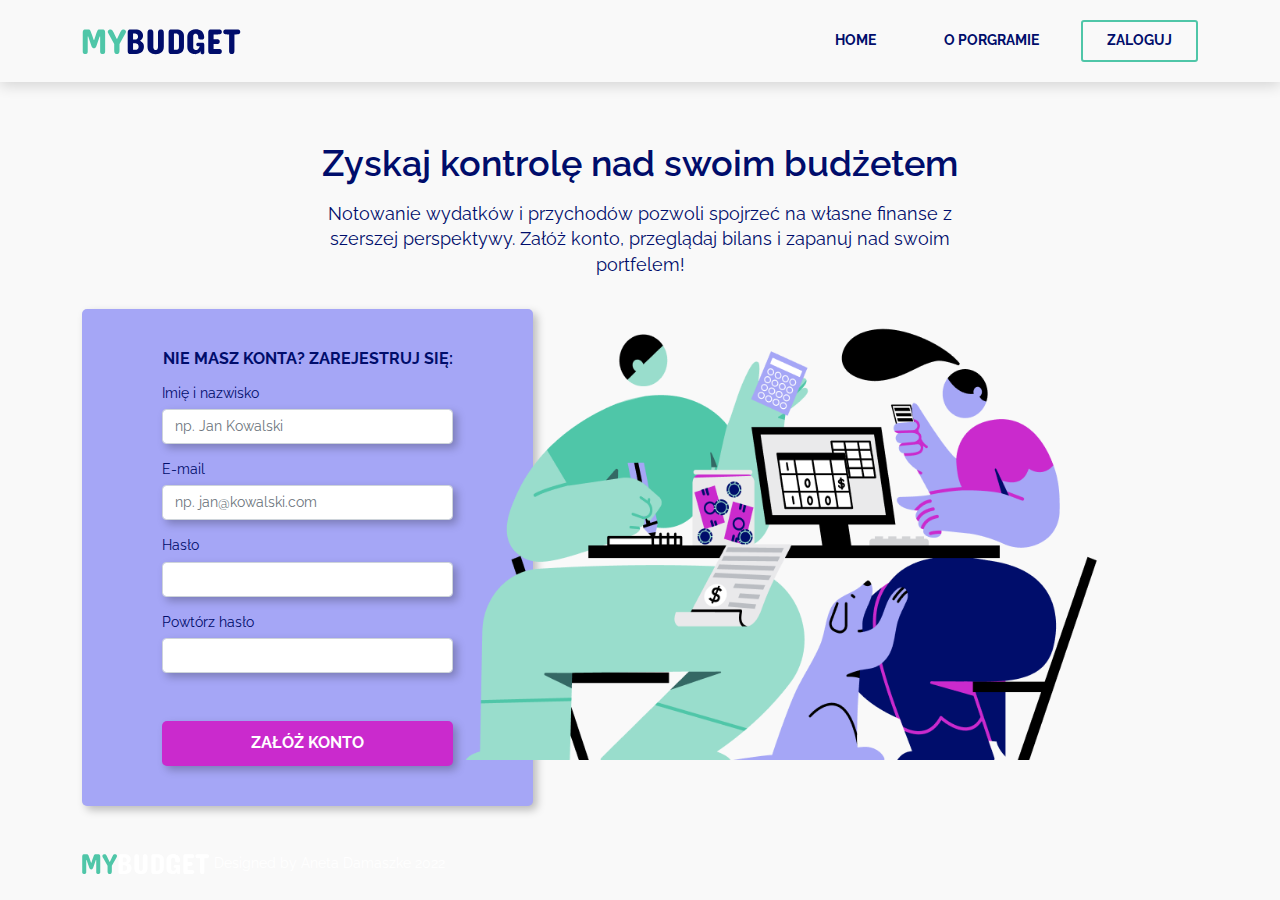
==== index.html @ cdec051e "Site footer added" ====
<!DOCTYPE html>
<html lang="pl">
    <head>
        <meta charset="UTF-8">
        <meta name="description" content="Project for course">
        <meta name="viewport" content="width=device-width, initial-scale=1, maximum-scale=1">
        <title>My Budget App</title>
        <link href="https://fonts.googleapis.com/css2?family=Concert+One&family=Raleway:wght@300;400;600;700&display=swap" rel="stylesheet">
        <link rel="stylesheet" href="css/bootstrap.min.css">
        <link rel="stylesheet" href="css/custom.css">
    </head>
    <body>

        <!-- Navbar -->
        <nav class="nav navbar navbar-light navbar-expand-md menu">
            <div class="container">
                <a class="navbar-brand" href="#">
                    <img class="menu-logo" src="img/MYBUDGET.svg" alt="logo" />
                </a>
                <button class="navbar-toggler" type="button" data-bs-toggle="collapse" data-bs-target="#navContent">
                    <span class="navbar-toggler-icon"></span>
                </button>
                <div class="collapse navbar-collapse justify-content-end" id="navContent">
                    <div class="navbar-nav">
                        <a href="#" class="nav-item nav-link menu-link">Home</a>
                        <a href="#" class="nav-item nav-link ms-2 ms-lg-3 menu-link">O porgramie</a>
                        <a href="#" class="nav-item nav-link ms-2 ms-lg-3 active menu-link">Zaloguj</a>
                    </div>
                </div>
            </div>
        </nav>

        <!-- Intro -->
        <section class="container">
            <div class="intro">
                <h1 class="text-center intro-header">Zyskaj kontrolę nad swoim budżetem</h1>
                <p class="text-center intro-text">Notowanie wydatków i przychodów pozwoli spojrzeć na własne finanse z szerszej perspektywy. Załóż konto, przeglądaj bilans i zapanuj nad swoim portfelem!</p>
            </div>
        </section>

        <!-- Registartion -->
        <section class="registration">
            <div class="container">
                <div class="row">
                    <div class="col-lg-5">
                        <div class="registartion-box">
                            <h2 class="text-center text-uppercase registration-header">Nie masz konta? Zarejestruj się:</h2>
                            <form action="">
                                <div class="form-group">
                                    <label for="name" class="form-control-label">Imię i nazwisko</label>
                                    <input type="text" id="name" placeholder="np. Jan Kowalski" class="form-control"/>
                                </div>
                                <div class="form-group">
                                    <label for="email" class="form-control-label">E-mail</label>
                                    <input type="email" id="email" placeholder="np. jan@kowalski.com" class="form-control"/>
                                </div>
                                <div class="form-group">
                                    <label for="password1" class="form-control-label">Hasło</label>
                                    <input type="password" id="password1" class="form-control"/>
                                </div>
                                <div class="form-group">
                                    <label for="password2" class="form-control-label">Powtórz hasło</label>
                                    <input type="password" id="password2" class="form-control"/>
                                </div>
                                <div id="statement" class="registration-statement"></div>
                                <div class="text-center">
                                    <button type="button" class="btn text-uppercase text-white registration-button" onclick="validateForm()">Załóż konto</button>
                                </div>
                            </form>
                        </div>
                    </div>
                    <div class="col-lg-7">
                        <img class="img-fluid align-self-end registration-img" src="img/BUDGETTING.png" alt="budżet domowy">
                    </div>
                </div>
            </div>
        </section>

        <!-- Footer -->
        <footer class="text-white site-footer">
            <div class="container">
                <div class="justify-content-between">
                    <img class="footer-logo" src="img/MYBUDGET_FOOTER.svg" alt="logo" />
                    <span>Designed by Aneta Damaszke 2022</span>
                </div>
            </div>
        </footer>


        <script src="https://cdn.jsdelivr.net/npm/bootstrap@5.1.3/dist/js/bootstrap.bundle.min.js" integrity="sha384-ka7Sk0Gln4gmtz2MlQnikT1wXgYsOg+OMhuP+IlRH9sENBO0LRn5q+8nbTov4+1p" crossorigin="anonymous"></script>
        <script src="js/registration.js"></script>
    </body>
</html>
---- css/custom.css ----
/** Global styles **/

* {
    margin: 0;
    padding: 0;
    border: 0;
    line-height: 1.4em;
    vertical-align: baseline;
    text-decoration: none;
    outline: 0;
    }


*, *::after, *::before {
    box-sizing: border-box;
    scroll-behavior: smooth;
}

*{
    image-rendering: -webkit-optimize-contrast;
}

:root {
    --color-primary: #A5A6F6;
    --color-accent: #CA2ACD;
    --color-light-green: #99DDCC;
    --color-dark-green: #4FC6A8;
    --color-dark: #000D6B;
    --color-light-grey: #F9F9F9;
    --color-grey: #7D7D7D; 
    --color-dark-grey: #3D3D3D;
}

body {
    color: #000D6B;
    font-size: 14px;
    font-family: 'Raleway', sans-serif;
    font-weight: 400;
    line-height: 1.6;
    background-color: #F9F9F9;
}

/** Navbar **/

.menu {
    height: 82px;
    box-shadow: 0px 4px 13px rgba(0, 0, 0, 0.14);
}

.menu-link {
    color: #000D6B !important;
    border: 2px solid rgba(255, 255, 255, 0);
    text-transform: uppercase;
    font-weight: 700;
    padding: .6rem 1.5rem !important;
}

.menu-link:hover {
    border: 2px solid #4FC6A8;
    border-radius: 3px;
}

.menu-link.active {
    border: 2px solid #4FC6A8;
    border-radius: 3px;
}

.menu-link.active:hover {
    background-color: #4FC6A8;
    color: white !important;
}

@media only screen and (max-width: 768px) {
    .menu {
        height: 56px;
        box-shadow: none;
    }

    .menu-link {
        text-align: center;
        margin-top: 1rem;
    }
}

.navbar-toggler {
    color: #4FC6A8;
    border: none;
}

.navbar-toggler:focus {
    box-shadow: 0 0 0 0.1rem;
}

/** Intro **/

.intro {
    margin-top: 30px;
    padding-left: 5%;
    padding-right: 5%;
}

.intro-header {
    font-weight: 600;
    font-size: 32px;
    margin-bottom: 1rem;
}

.intro-text {
    font-size: 16px;
    margin-bottom: 2rem;
}

@media only screen and (min-width: 768px) {
    .intro {
        margin-top: 60px;
        padding-left: 20%;
        padding-right: 20%;
    }
    
    .intro-header {
        font-weight: 600;
        font-size: 36px;
    }
    
    .intro-text {
        font-size: 18px;
    }
}

/** Registration **/

.registartion-box {
    background-color: #A5A6F6;
    box-shadow: 4px 4px 8px rgba(0, 0, 0, 0.25);
    border-radius: 5px;
    padding: 40px 40px;
    margin-bottom: 3rem;
}

.registration-img {
    width: 115%;
    margin-left: 0;
}

.registration-header {
    font-weight: 700;
    font-size: 16px;
    margin-bottom: 1rem;
}

@media only screen and (min-width: 768px) {
    .registartion-box {
        padding: 40px 40px;
    }
}

@media only screen and (min-width: 991px) {
    .registration-img {
        width: 115%;
        margin-left: -15%;
    }

    .registartion-box {
        padding: 40px 80px;
    }
}

.registration .form-group {
    margin-bottom: 1rem;
}

.registration .form-control-label {
    margin-bottom: .35rem;
}

.registration .form-control {
    font-size: 14px;
    color: #000D6B;
    box-shadow: 4px 4px 8px rgba(0, 0, 0, 0.25);
}

.registration .form-control:focus {
    border: 2px solid #CA2ACD;
} 

.registration-button {
    margin-top: 1rem;
    padding: .6rem 1.5rem;
    width: 100%;
    background-color: #CA2ACD;
    box-shadow: 4px 4px 8px rgba(0, 0, 0, 0.25);
    border-radius: 5px;
    font-weight: 700;
    font-size: 16px;
}

.registration-statement {
    padding: .5rem 0;
}
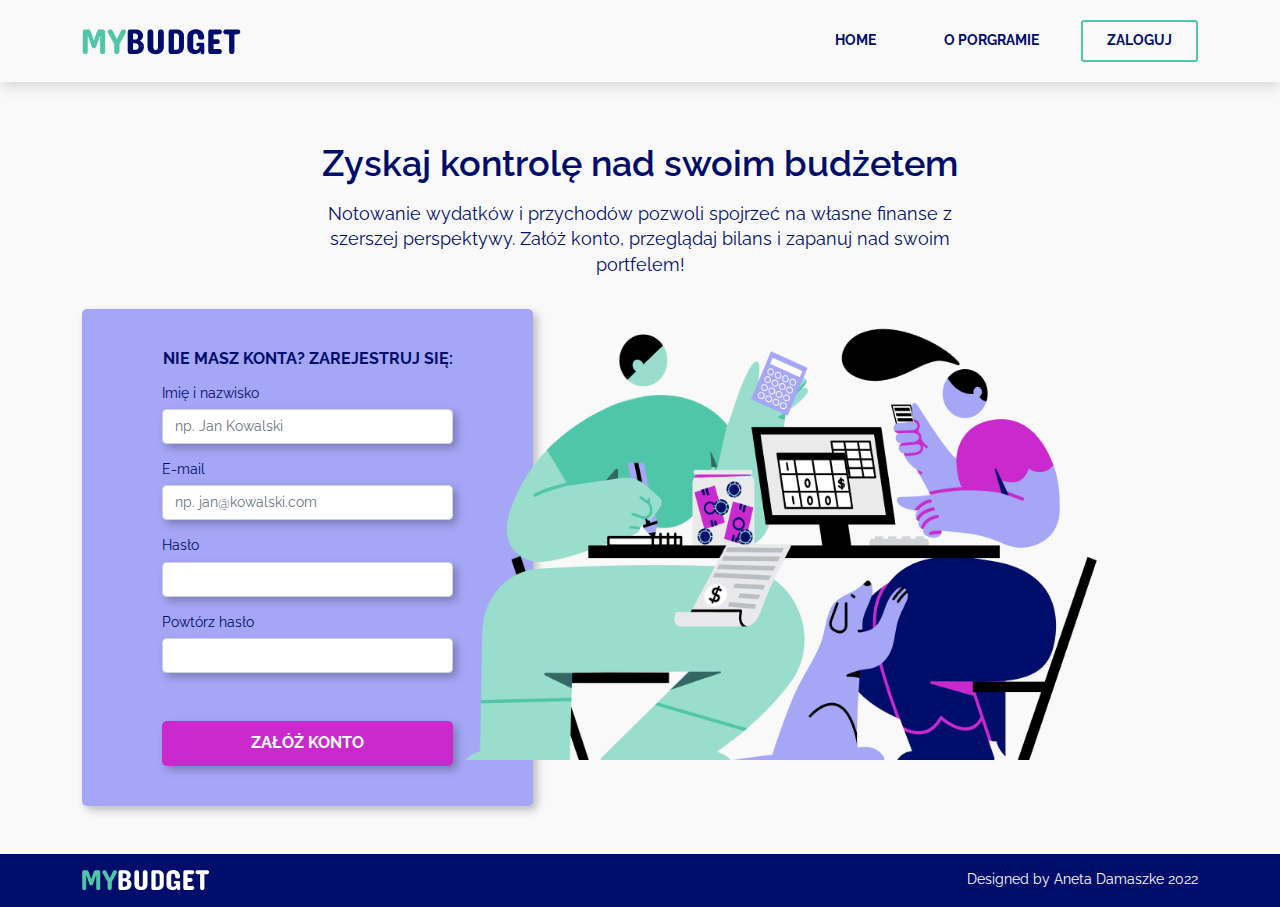
==== commit bb1fc746: "Styles for footer added" ====
--- a/index.html
+++ b/index.html
@@ -79,9 +79,14 @@
         <!-- Footer -->
         <footer class="text-white site-footer">
             <div class="container">
-                <div class="justify-content-between">
-                    <img class="footer-logo" src="img/MYBUDGET_FOOTER.svg" alt="logo" />
-                    <span>Designed by Aneta Damaszke 2022</span>
+                <div class="row pb-3">
+                    <div class="col-md-6 pt-3">
+                        <img class="text-center text-md-start" src="img/MYBUDGET_FOOTER.svg" alt="logo" />
+                    </div>
+                    <div class="col-md-6 pt-3 text-center text-md-end">
+                        Designed by Aneta Damaszke 2022
+                    </div>
+                    
                 </div>
             </div>
         </footer>
--- a/css/custom.css
+++ b/css/custom.css
@@ -198,3 +198,9 @@
     padding: .5rem 0;
 }
 
+/** Footer **/
+
+.site-footer {
+    background-color: #000D6B;
+}
+
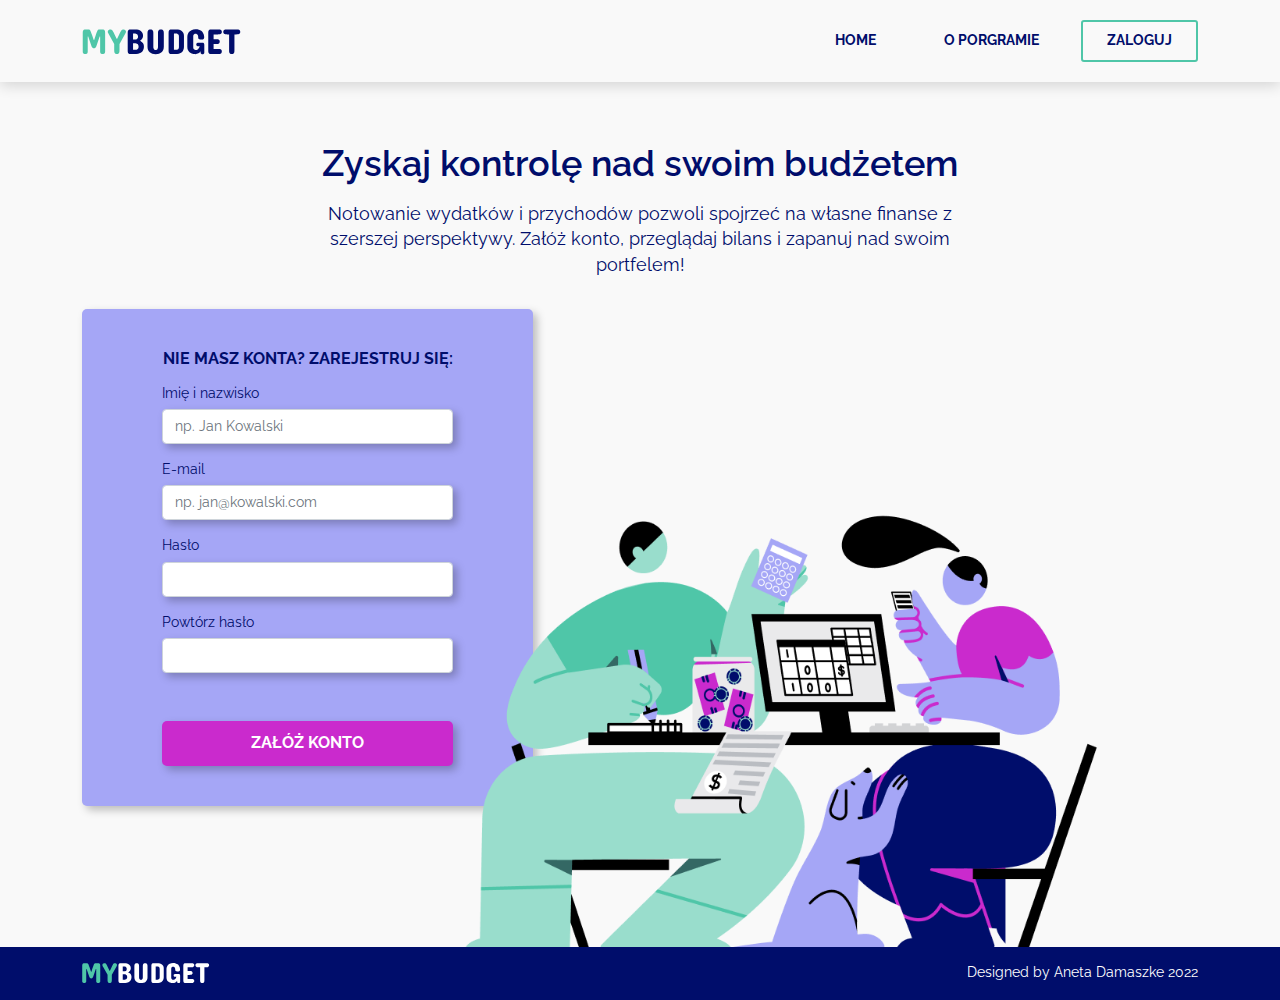
==== commit dc621f21: "Bug fix" ====
--- a/index.html
+++ b/index.html
@@ -80,8 +80,8 @@
         <footer class="text-white site-footer">
             <div class="container">
                 <div class="row pb-3">
-                    <div class="col-md-6 pt-3">
-                        <img class="text-center text-md-start" src="img/MYBUDGET_FOOTER.svg" alt="logo" />
+                    <div class="col-md-6 pt-3 text-center text-md-start">
+                        <img class="" src="img/MYBUDGET_FOOTER.svg" alt="logo" />
                     </div>
                     <div class="col-md-6 pt-3 text-center text-md-end">
                         Designed by Aneta Damaszke 2022
--- a/css/custom.css
+++ b/css/custom.css
@@ -158,6 +158,7 @@
     .registration-img {
         width: 115%;
         margin-left: -15%;
+        margin-top: 187px;
     }
 
     .registartion-box {
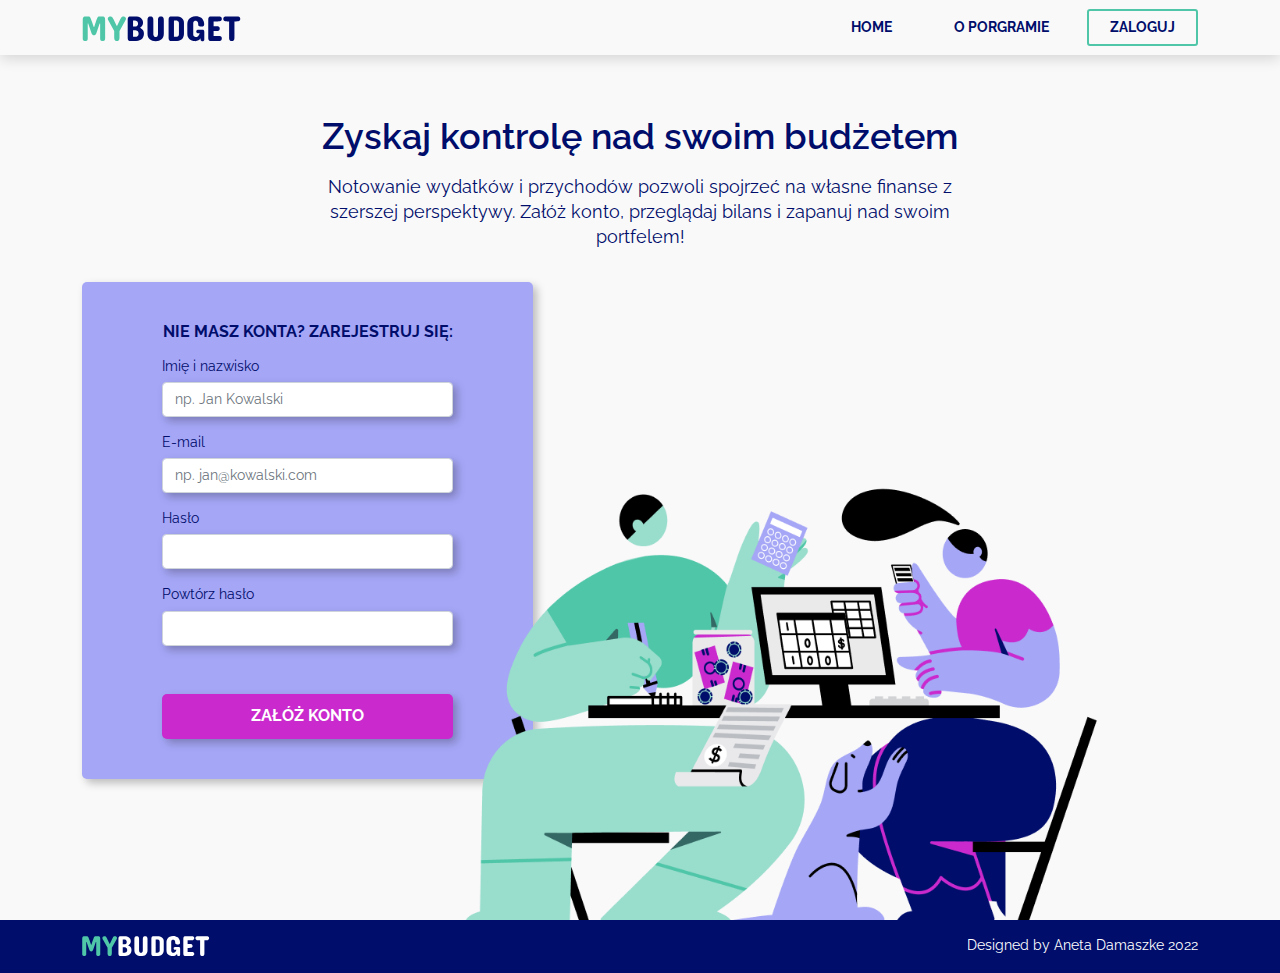
==== commit 8c964d8d: "Bug fix" ====
--- a/index.html
+++ b/index.html
@@ -22,9 +22,9 @@
                 </button>
                 <div class="collapse navbar-collapse justify-content-end" id="navContent">
                     <div class="navbar-nav">
-                        <a href="#" class="nav-item nav-link menu-link">Home</a>
-                        <a href="#" class="nav-item nav-link ms-2 ms-lg-3 menu-link">O porgramie</a>
-                        <a href="#" class="nav-item nav-link ms-2 ms-lg-3 active menu-link">Zaloguj</a>
+                        <a href="index.html" class="nav-item nav-link menu-link">Home</a>
+                        <a href="about.html" class="nav-item nav-link ms-2 ms-lg-3 menu-link">O porgramie</a>
+                        <a href="login.html" class="nav-item nav-link ms-2 ms-lg-3 active menu-link">Zaloguj</a>
                     </div>
                 </div>
             </div>
@@ -64,7 +64,7 @@
                                 </div>
                                 <div id="statement" class="registration-statement"></div>
                                 <div class="text-center">
-                                    <button type="button" class="btn text-uppercase text-white registration-button" onclick="validateForm()">Załóż konto</button>
+                                    <button type="button" class="btn text-uppercase text-white form-button" onclick="validateForm()">Załóż konto</button>
                                 </div>
                             </form>
                         </div>
@@ -91,8 +91,8 @@
             </div>
         </footer>
 
-
         <script src="https://cdn.jsdelivr.net/npm/bootstrap@5.1.3/dist/js/bootstrap.bundle.min.js" integrity="sha384-ka7Sk0Gln4gmtz2MlQnikT1wXgYsOg+OMhuP+IlRH9sENBO0LRn5q+8nbTov4+1p" crossorigin="anonymous"></script>
         <script src="js/registration.js"></script>
+
     </body>
 </html>--- a/css/custom.css
+++ b/css/custom.css
@@ -42,9 +42,9 @@
 
 /** Navbar **/
 
-.menu {
-    height: 82px;
+.navbar {
     box-shadow: 0px 4px 13px rgba(0, 0, 0, 0.14);
+    z-index: 999;
 }
 
 .menu-link {
@@ -52,7 +52,7 @@
     border: 2px solid rgba(255, 255, 255, 0);
     text-transform: uppercase;
     font-weight: 700;
-    padding: .6rem 1.5rem !important;
+    padding: .4rem 1.3rem !important;
 }
 
 .menu-link:hover {
@@ -72,7 +72,6 @@
 
 @media only screen and (max-width: 768px) {
     .menu {
-        height: 56px;
         box-shadow: none;
     }
 
@@ -166,25 +165,25 @@
     }
 }
 
-.registration .form-group {
+.form-group {
     margin-bottom: 1rem;
 }
 
-.registration .form-control-label {
+.form-control-label {
     margin-bottom: .35rem;
 }
 
-.registration .form-control {
+.form-control {
     font-size: 14px;
     color: #000D6B;
     box-shadow: 4px 4px 8px rgba(0, 0, 0, 0.25);
 }
 
-.registration .form-control:focus {
+.form-control:focus {
     border: 2px solid #CA2ACD;
 } 
 
-.registration-button {
+.form-button {
     margin-top: 1rem;
     padding: .6rem 1.5rem;
     width: 100%;
@@ -203,5 +202,57 @@
 
 .site-footer {
     background-color: #000D6B;
-}
-
+    z-index: 999;
+}
+
+/** Login **/
+
+.login {
+    background-color: #f9f9f9;
+    padding-top: 30px;
+}
+
+.login-img {
+    z-index: 0;
+    padding-top: 30px;
+    position: relative;
+}
+
+.login-box {
+    width: 100%;
+    max-width: 500px;
+    position: relative;
+    z-index: 1;
+    background-color: #A5A6F6;
+    box-shadow: 4px 4px 8px rgba(0, 0, 0, 0.25);
+    border-radius: 5px;
+    padding: 40px 40px;
+}
+
+@media only screen and (min-width: 768px) {
+    .login {
+        padding-top: 90px;
+        height: calc(100vh - 108px);
+    }
+
+    .login-img {
+        width: 630px;
+        height: auto;
+        padding-top: 0;
+        position: absolute;
+        opacity: 0.5;
+        bottom: 53px;
+    }
+}
+
+@media only screen and (min-width: 991px) {
+    .login-img {
+        margin-left: 10%;
+    }
+}
+
+@media only screen and (min-width: 1180px) {
+    .login-img {
+        width: 750px;
+    }
+}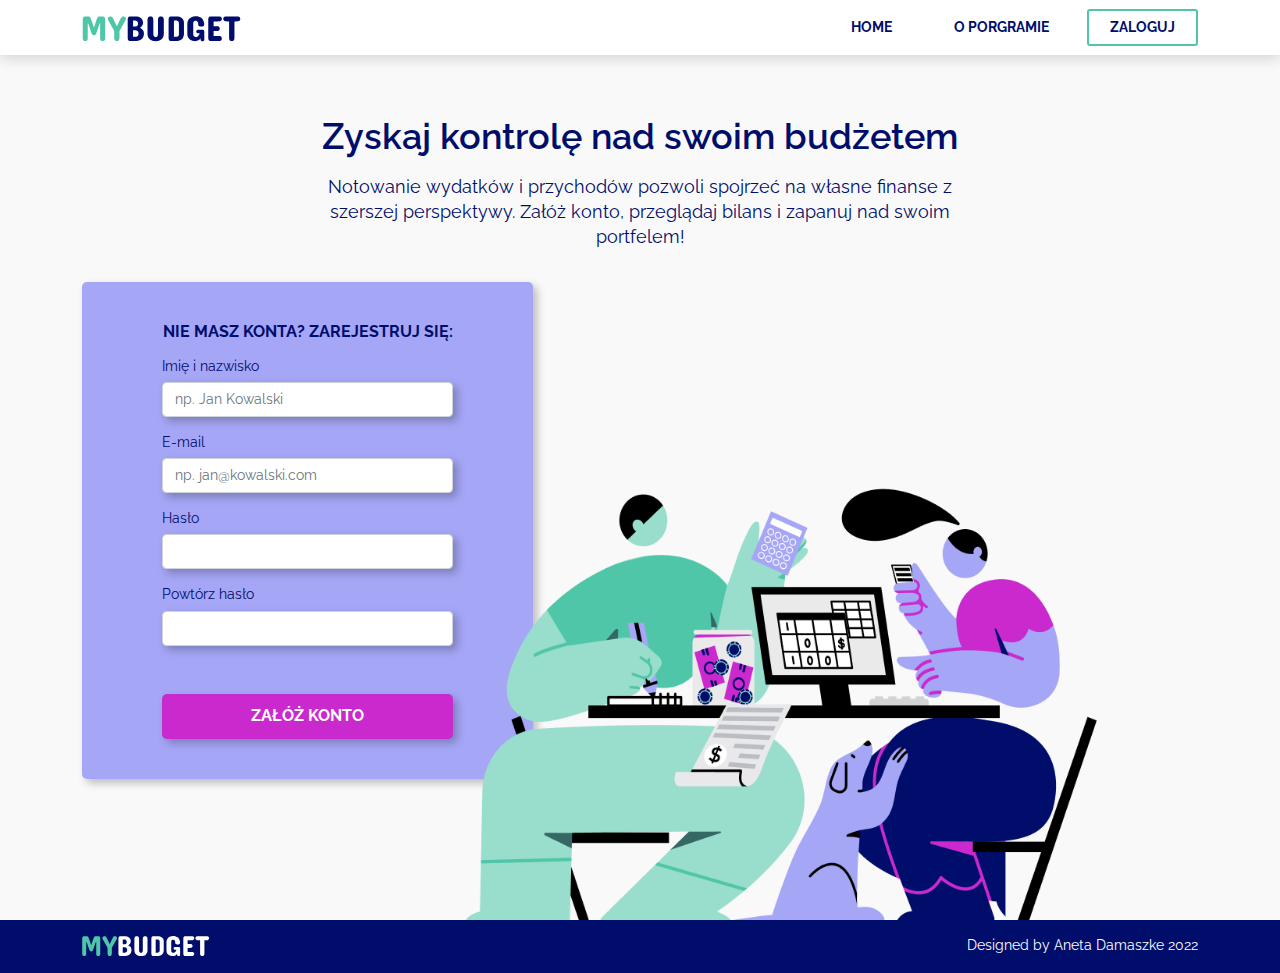
==== commit 2de2c045: "Script js for registartion refactoring" ====
--- a/index.html
+++ b/index.html
@@ -14,7 +14,7 @@
         <!-- Navbar -->
         <nav class="nav navbar navbar-light navbar-expand-md menu">
             <div class="container">
-                <a class="navbar-brand" href="#">
+                <a class="navbar-brand" href="index.html">
                     <img class="menu-logo" src="img/MYBUDGET.svg" alt="logo" />
                 </a>
                 <button class="navbar-toggler" type="button" data-bs-toggle="collapse" data-bs-target="#navContent">
@@ -64,7 +64,7 @@
                                 </div>
                                 <div id="statement" class="registration-statement"></div>
                                 <div class="text-center">
-                                    <button type="button" class="btn text-uppercase text-white form-button" onclick="validateForm()">Załóż konto</button>
+                                    <button type="button" id="reigistrationButton" class="btn text-uppercase text-white form-button" onclick="validateForm()">Załóż konto</button>
                                 </div>
                             </form>
                         </div>
--- a/css/custom.css
+++ b/css/custom.css
@@ -20,17 +20,6 @@
     image-rendering: -webkit-optimize-contrast;
 }
 
-:root {
-    --color-primary: #A5A6F6;
-    --color-accent: #CA2ACD;
-    --color-light-green: #99DDCC;
-    --color-dark-green: #4FC6A8;
-    --color-dark: #000D6B;
-    --color-light-grey: #F9F9F9;
-    --color-grey: #7D7D7D; 
-    --color-dark-grey: #3D3D3D;
-}
-
 body {
     color: #000D6B;
     font-size: 14px;
@@ -40,9 +29,24 @@
     background-color: #F9F9F9;
 }
 
+.box {
+    width: 100%;
+    max-width: 600px;
+    position: relative;
+    z-index: 1;
+    box-shadow: 4px 4px 8px rgba(0, 0, 0, 0.25);
+    border-radius: 5px;
+    padding: 40px 40px;
+    margin-bottom: 3rem;
+    color:#000D6B;
+    font-weight: 700;
+    font-size: 16px;
+}
+
 /** Navbar **/
 
-.navbar {
+.menu {
+    background-color: white;
     box-shadow: 0px 4px 13px rgba(0, 0, 0, 0.14);
     z-index: 999;
 }
@@ -192,6 +196,34 @@
     border-radius: 5px;
     font-weight: 700;
     font-size: 16px;
+    color: white;
+    text-transform: uppercase;
+    transition: .3s ease-in-out;
+}
+
+.form-button:hover {
+    color: white;
+    background-color: #000D6B;
+}
+
+.form-button__secondary {
+    background-color: none;
+    border: 2px solid white;
+    border-radius: 5px;
+    font-weight: 700;
+    font-size: 16px;
+    color: white;
+    text-transform: uppercase;
+    padding: .6rem 1.5rem;
+    margin-top: 1rem;
+    width: 100%;
+    transition: .3s ease-in-out;
+}
+
+.form-button__secondary:hover {
+    border: 2px solid #4FC6A8;
+    background-color: #4FC6A8;
+    color: white;
 }
 
 .registration-statement {
@@ -220,7 +252,7 @@
 
 .login-box {
     width: 100%;
-    max-width: 500px;
+    max-width: 400px;
     position: relative;
     z-index: 1;
     background-color: #A5A6F6;
@@ -255,4 +287,261 @@
     .login-img {
         width: 750px;
     }
-}+}
+
+/** Menu**/
+
+.user-menu {
+    background-color: #A5A6F6;
+    padding-top: 30px;
+}
+
+.user-menu__img {
+    position: relative;
+    width: 400px;
+    margin-bottom: -9px;
+}
+
+.user-menu__box {
+    width: 100%;
+    max-width: 400px;
+    position: relative;
+    z-index: 1;
+    background-color: #f9f9f9;
+    box-shadow: 4px 4px 8px rgba(0, 0, 0, 0.25);
+    border-radius: 5px;
+    padding: 40px 40px;
+    margin-bottom: 3rem;
+}
+
+.user-menu__button {
+    background-color: #99DDCC;
+    box-shadow: 4px 4px 8px rgba(0, 0, 0, 0.25);
+    margin-bottom: 1rem;
+    color: #000D6B;
+    font-weight: 700;
+    font-size: 16px;
+    padding: .6rem 2.5rem;
+    transition: .3s ease-in-out;
+    text-align: center;
+}
+
+.user-menu__button:hover {
+    background-color: #4FC6A8;
+    color: white;
+}
+
+@media only screen and (min-width: 768px) {
+    .user-menu {
+        padding-top: 30px;
+        height: calc(100vh - 108px);
+    }
+
+    .user-menu__img {
+        right: 100px;
+        bottom: 49px;
+        position: absolute;
+    }
+}
+
+@media only screen and (min-width: 991px) {
+    .user-menu {
+        padding-top: 60px;
+        height: calc(100vh - 108px);
+    }
+    
+    .user-menu__img {
+        right: 100px;
+        bottom: 49px;
+        position: absolute;
+    }
+}
+
+/** Add income/expance **/
+
+.add {
+    background-color: #A5A6F6;
+}
+
+.add-header {
+    font-size: 36px;
+    font-weight: 600;
+    padding: 2rem 0;
+}
+
+.add-box {
+    background-color: #99DDCC;
+    width: 100%;
+    max-width: 600px;
+    position: relative;
+    z-index: 1;
+    box-shadow: 4px 4px 8px rgba(0, 0, 0, 0.25);
+    border-radius: 5px;
+    padding: 40px 40px;
+    margin-bottom: 3rem;
+    color:#000D6B;
+    font-weight: 700;
+    font-size: 16px;
+}
+
+.add-img {
+    margin-bottom: -3%;
+}
+
+@media only screen and (min-width: 991px) {
+    .add-img {
+        margin-left: -20%;
+    }
+}
+
+.add .form-check {
+    padding-left: 0 !important;
+} 
+
+.add-radio__text {
+    font-weight: 400;
+}
+
+textarea {
+    box-shadow: 4px 4px 8px rgba(0, 0, 0, 0.25);
+    border-radius: 5px;
+}
+
+select {
+    box-shadow: 4px 4px 8px rgba(0, 0, 0, 0.25);
+    border-radius: 5px;
+    color:#000D6B;
+    padding: 0.375rem 0.75rem;
+}
+
+option:hover {
+    background-color: #CA2ACD;
+}
+
+input:checked ~ .checkmark {
+    background-color: #CA2ACD !important;
+}
+
+/** Balance **/
+
+.balance {
+    background-color: #A5A6F6;
+}
+
+.balance-subheader {
+    font-size: 18px;
+    font-weight: 700;
+    text-transform: uppercase;
+}
+
+.balance-box__item-subheader {
+    font-size: 14px;
+    font-weight: 700;
+    text-transform: uppercase;
+}
+
+.balance-box__sum {
+    background-color: white;
+    color:#CA2ACD;
+    padding: 15px 25px;
+    margin-bottom: 0;
+    font-size: 20px;
+    text-align: right;
+}
+
+.piechart__item {
+    margin-top: 30px;
+    margin-bottom: 60px;
+    display: block;
+    width: 400px;
+    height: 400px;
+    border-radius: 50%;
+    background-image: conic-gradient(
+        #CA2ACD 70deg, 
+        #000D6B 0 235deg, 
+        #99DDCC 0);
+}
+
+.accordion-button {
+    background-color: #EAEAEB;
+    box-shadow: 4px 4px 8px rgba(0, 0, 0, 0.25);
+    border-radius: 5px;
+    color: #CA2ACD !important;
+    font-weight: 700;
+    margin-bottom: .5rem;
+}
+
+.accordion-button .collapsed {
+    background-color: #000D6B;
+}
+
+.accordion-button:hover {
+    background-color: #000D6B;
+}
+
+.accordion-item {
+    background-color: inherit;
+    border: none;
+}
+
+.accordion-button:not(.collapsed) {
+    background-color: #EAEAEB;
+    box-shadow: inset 0 -1px 0 rgb(0 0 0 / 13%);
+}
+
+.accordion-body {
+    background-color: white;
+    box-shadow: 4px 4px 8px rgba(0, 0, 0, 0.25);
+    border-radius: 5px;
+    padding: 1rem 1.25rem;
+    margin-bottom: 1.5rem;
+    font-weight: 400;
+}
+
+.accordion-button:hover {
+    background-color: #000D6B;
+    color: white !important;
+}
+
+.accordion-button:not(.collapsed)::after {
+    background-image: none;
+    transform: scale(1.3);
+}
+
+.accordion-button:after {
+    background-image: none;
+    content: '\002B';
+    color: var(--color-accent);
+    font-weight: bold;
+    float: right;
+}
+
+.balance table {
+    width: 100%;
+}
+
+.balance td {
+    border: 2px solid var(--color-light-grey);
+    text-align: center;
+    justify-content: center;
+    padding: 5px 10px;
+}
+
+.small-square {
+    width: 15px;
+    height: 15px;
+    margin-right: .5rem;
+}
+
+/** About **/
+
+.about-text {
+    font-size: 16px;
+}
+
+@media only screen and (min-width: 991px) {
+    .about-img {
+        margin-left: 25%;
+        width: 550px;
+    }
+}
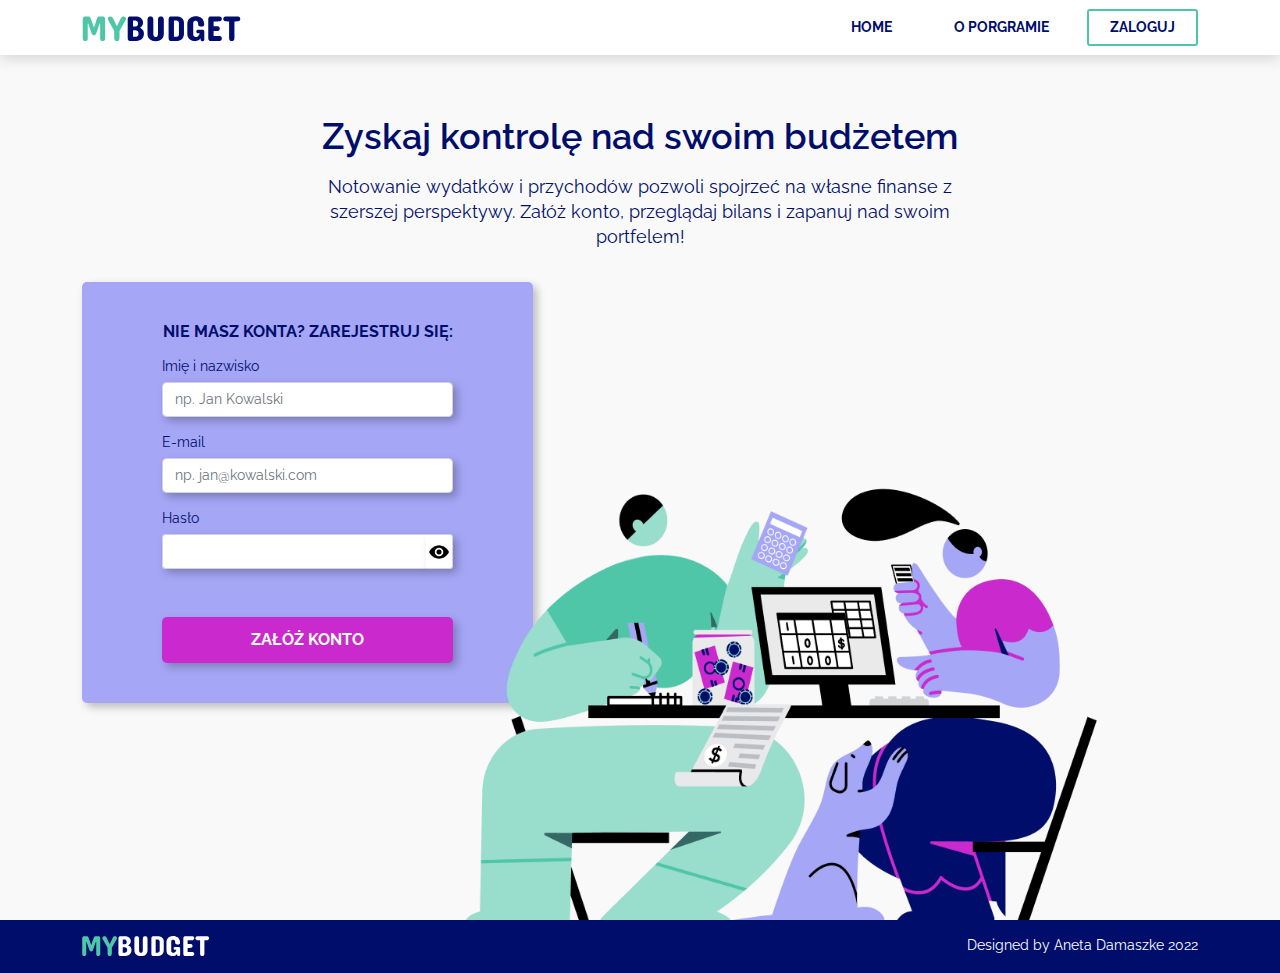
==== commit 0ed83c33: "Show password function to registration and login added" ====
--- a/index.html
+++ b/index.html
@@ -30,17 +30,13 @@
             </div>
         </nav>
 
-        <!-- Intro -->
-        <section class="container">
-            <div class="intro">
-                <h1 class="text-center intro-header">Zyskaj kontrolę nad swoim budżetem</h1>
-                <p class="text-center intro-text">Notowanie wydatków i przychodów pozwoli spojrzeć na własne finanse z szerszej perspektywy. Załóż konto, przeglądaj bilans i zapanuj nad swoim portfelem!</p>
-            </div>
-        </section>
-
         <!-- Registartion -->
         <section class="registration">
             <div class="container">
+                <div class="intro">
+                    <h1 class="text-center intro-header">Zyskaj kontrolę nad swoim budżetem</h1>
+                    <p class="text-center intro-text">Notowanie wydatków i przychodów pozwoli spojrzeć na własne finanse z szerszej perspektywy. Załóż konto, przeglądaj bilans i zapanuj nad swoim portfelem!</p>
+                </div>
                 <div class="row">
                     <div class="col-lg-5">
                         <div class="registartion-box">
@@ -56,11 +52,11 @@
                                 </div>
                                 <div class="form-group">
                                     <label for="password1" class="form-control-label">Hasło</label>
-                                    <input type="password" id="password1" class="form-control"/>
-                                </div>
-                                <div class="form-group">
-                                    <label for="password2" class="form-control-label">Powtórz hasło</label>
-                                    <input type="password" id="password2" class="form-control"/>
+                                    <div class="d-flex"> 
+                                        <input type="password" id="password1" class="form-control" style="border-radius: 3px 0 0 3px; border-right: 0;"/>
+                                        <button id="showPassword" type="button" value="OFF" class="show-password__btn"><img src="img/eye.png" width="20px" alt=""></button>
+                                    </div>
+                                   
                                 </div>
                                 <div id="statement" class="registration-statement"></div>
                                 <div class="text-center">
--- a/css/custom.css
+++ b/css/custom.css
@@ -27,6 +27,7 @@
     font-weight: 400;
     line-height: 1.6;
     background-color: #F9F9F9;
+    min-height: 100vh;
 }
 
 .box {
@@ -43,6 +44,10 @@
     font-size: 16px;
 }
 
+.font-weight-bold {
+    font-weight: 700;
+}
+
 /** Navbar **/
 
 .menu {
@@ -97,7 +102,7 @@
 /** Intro **/
 
 .intro {
-    margin-top: 30px;
+    padding-top: 30px;
     padding-left: 5%;
     padding-right: 5%;
 }
@@ -115,7 +120,7 @@
 
 @media only screen and (min-width: 768px) {
     .intro {
-        margin-top: 60px;
+        padding-top: 60px;
         padding-left: 20%;
         padding-right: 20%;
     }
@@ -157,7 +162,7 @@
     }
 }
 
-@media only screen and (min-width: 991px) {
+@media only screen and (min-width: 991px) {  
     .registration-img {
         width: 115%;
         margin-left: -15%;
@@ -361,12 +366,13 @@
 
 .add {
     background-color: #A5A6F6;
+    min-height: calc(100vh - 105px);
 }
 
 .add-header {
     font-size: 36px;
     font-weight: 600;
-    padding: 2rem 0;
+    padding: 60px 0;
 }
 
 .add-box {
@@ -385,13 +391,8 @@
 }
 
 .add-img {
-    margin-bottom: -3%;
-}
-
-@media only screen and (min-width: 991px) {
-    .add-img {
-        margin-left: -20%;
-    }
+    max-width: 600px;
+    margin-bottom: -2%;
 }
 
 .add .form-check {
@@ -428,10 +429,39 @@
     background-color: #A5A6F6;
 }
 
+.balance-date__button {
+    padding: .8rem 1.5rem .6rem;
+    width: auto;
+    background-color: #CA2ACD;
+    box-shadow: 4px 4px 8px rgba(0, 0, 0, 0.25);
+    border-radius: 5px;
+    font-weight: 700;
+    font-size: 16px;
+    color: white;
+    text-transform: uppercase;
+    transition: .3s ease-in-out;
+}
+
+.balance-date__button:hover {
+    background-color: #000D6B;
+    color: white;
+}
+
 .balance-subheader {
     font-size: 18px;
     font-weight: 700;
     text-transform: uppercase;
+}
+
+@media only screen and (max-width: 576px) {
+    .add-header {
+        font-size: 28px;
+        padding: 40px 0;
+    }
+}
+
+.balance-box {
+    margin-bottom: 60px;
 }
 
 .balance-box__item-subheader {
@@ -444,9 +474,12 @@
     background-color: white;
     color:#CA2ACD;
     padding: 15px 25px;
-    margin-bottom: 0;
     font-size: 20px;
     text-align: right;
+}
+
+.piechrt {
+    margin-top: 60px;
 }
 
 .piechart__item {
@@ -462,6 +495,14 @@
         #99DDCC 0);
 }
 
+@media only screen and (max-width: 576px) {
+    .piechart__item {
+    width: 300px;
+    height: 300px;
+    margin-bottom: 30px;
+    }
+}
+
 .accordion-button {
     background-color: #EAEAEB;
     box-shadow: 4px 4px 8px rgba(0, 0, 0, 0.25);
@@ -545,3 +586,25 @@
         width: 550px;
     }
 }
+
+.accordion__bold-text {
+    font-weight: 700; 
+    text-align: right !important;
+}
+
+.accordion__sum {
+    color: #CA2ACD;
+    font-weight: 700; 
+    font-size: 16px;
+}
+
+.show-password__btn {
+    background-color: white;
+    box-shadow: 4px 4px 8px rgba(0, 0, 0, 0.25);
+    border-radius: 0 3px 3px 0;
+    border-top: 1px solid #ced4da;
+    border-bottom: 1px solid #ced4da;
+    border-right: 1px solid #ced4da;
+    border-left: 0;
+    padding: 3px;
+}